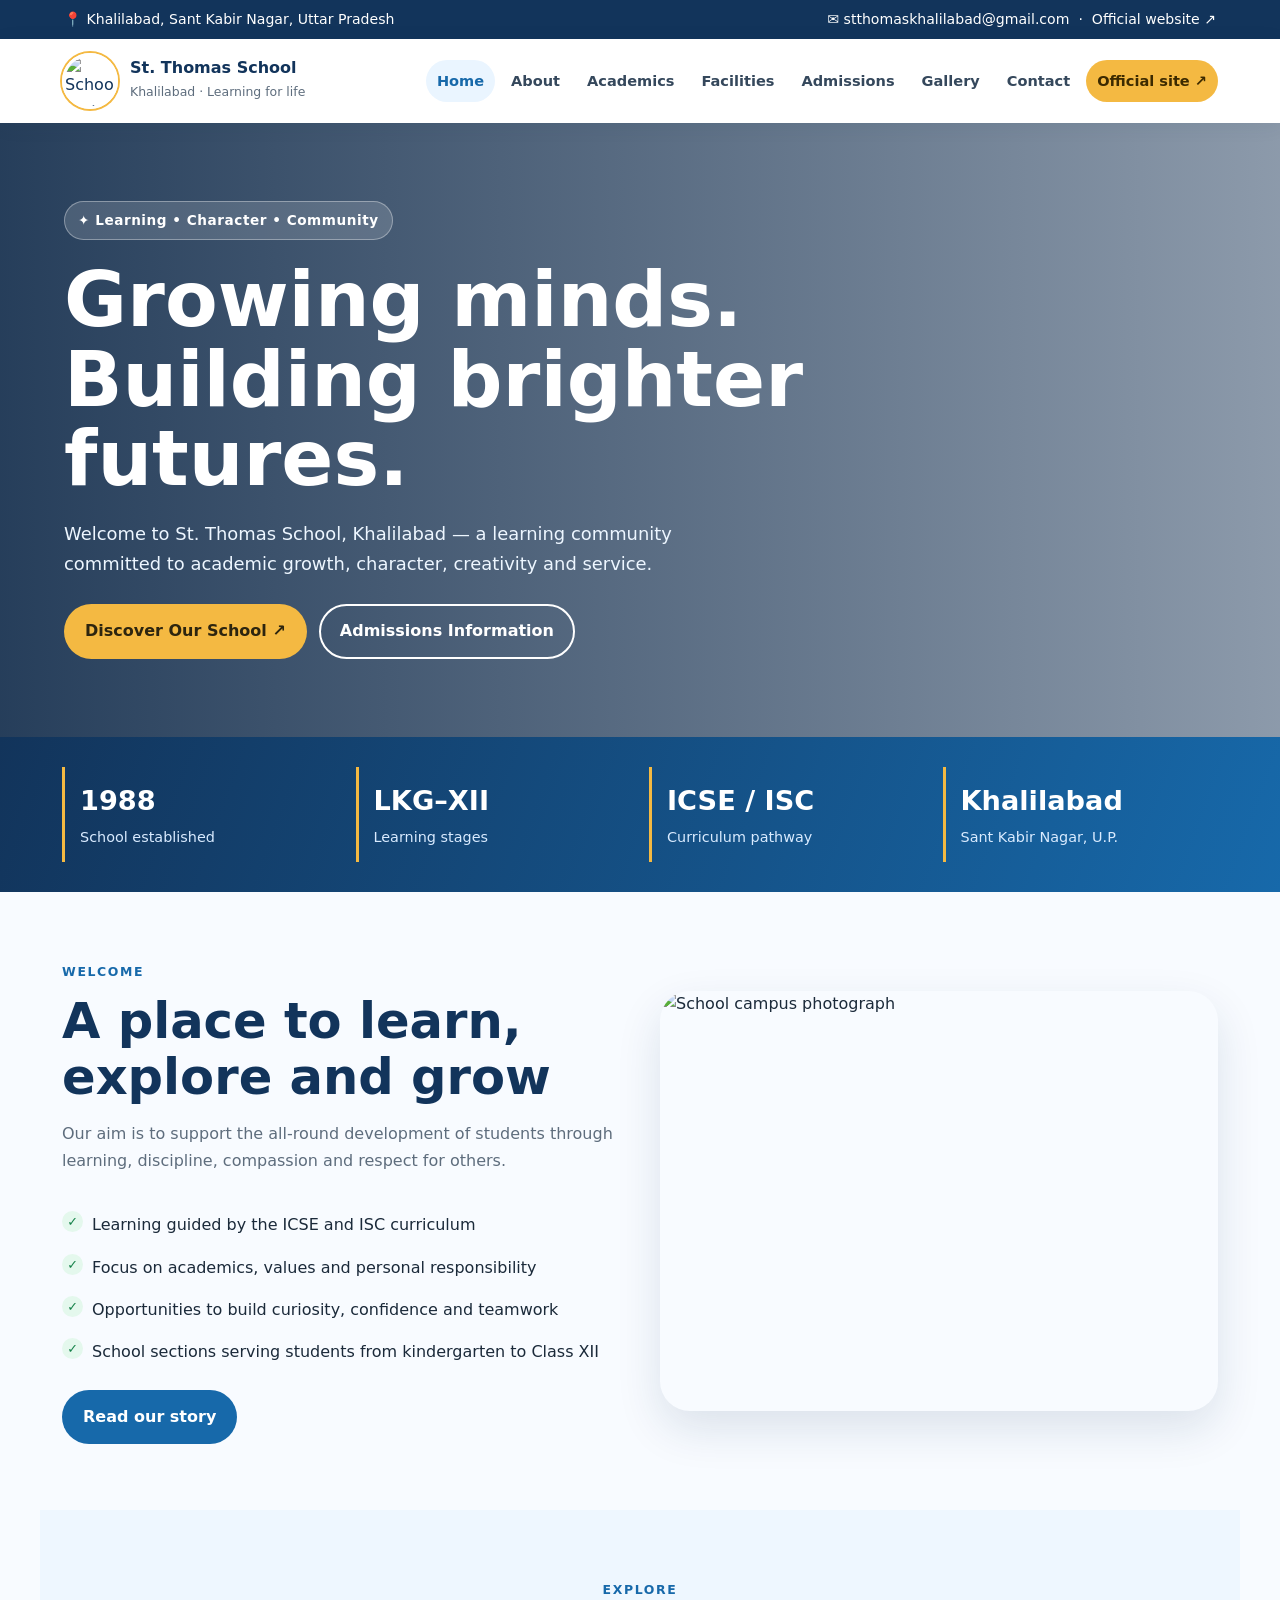
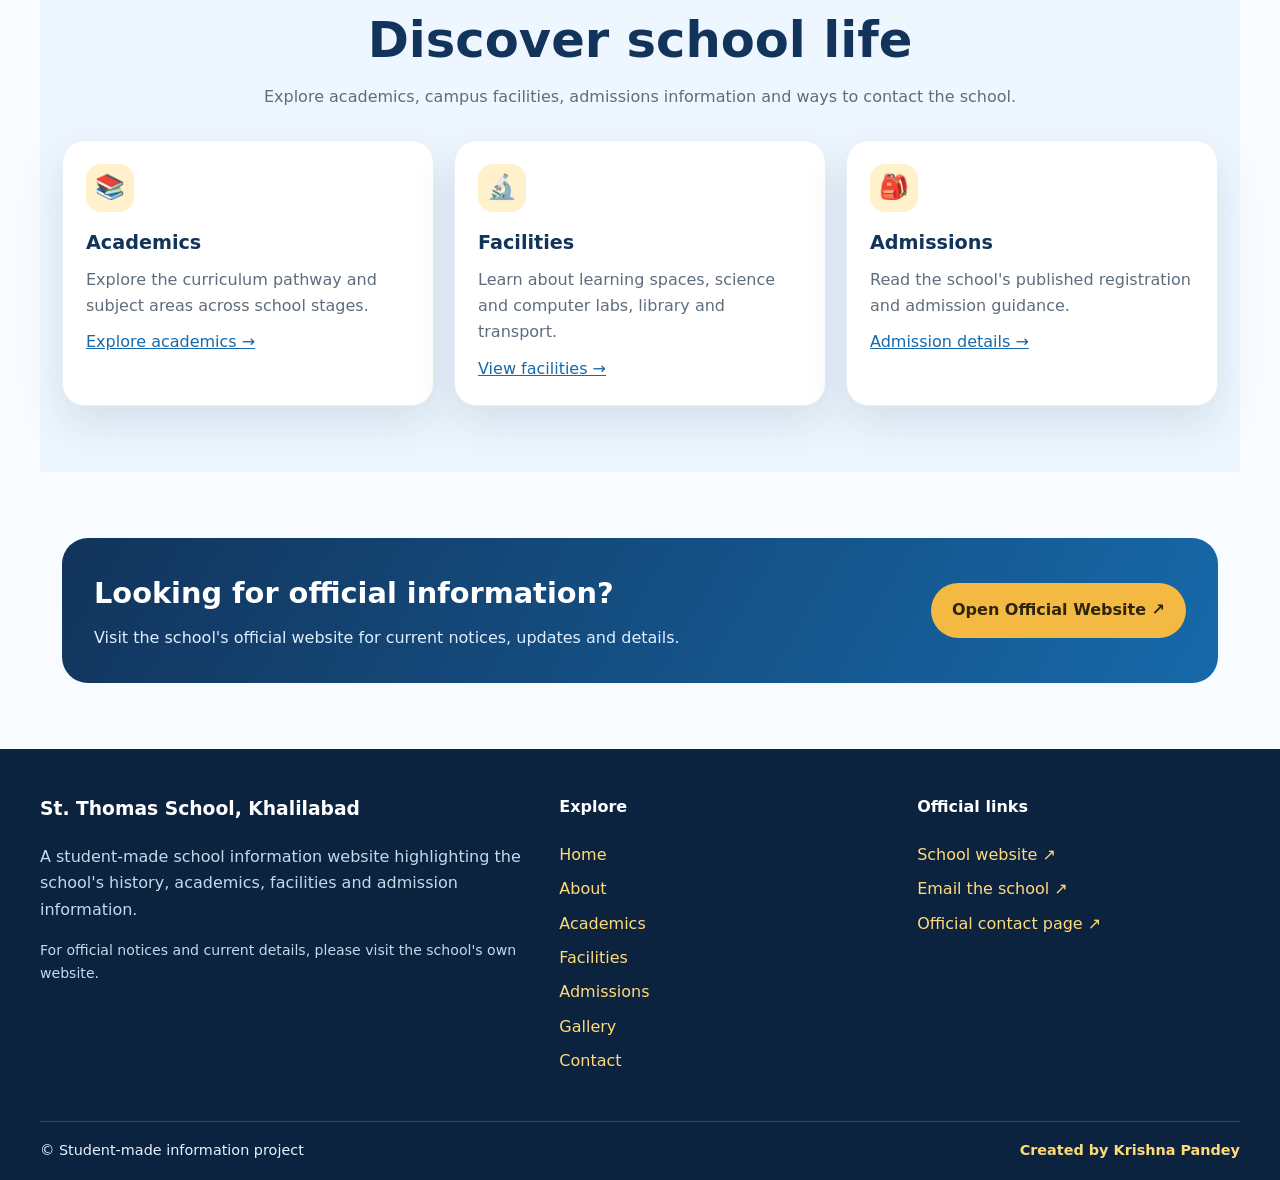
==== index.html @ 10039167 "Add files via upload" ====
<!doctype html>
<html lang="en">
<head>
<meta charset="utf-8">
<meta name="viewport" content="width=device-width, initial-scale=1">
<meta name="description" content="Student-made information website for St. Thomas School, Khalilabad. See school overview, academics, facilities, admissions and official contact links.">
<title>Home | St. Thomas School, Khalilabad</title>
<link rel="stylesheet" href="styles.css">
</head>
<body>
<div class="topbar"><span>📍 Khalilabad, Sant Kabir Nagar, Uttar Pradesh</span><span><a href="mailto:stthomaskhalilabad@gmail.com">✉ stthomaskhalilabad@gmail.com</a> &nbsp;·&nbsp; <a href="https://stskhalilabad.in/" target="_blank" rel="noopener">Official website ↗</a></span></div>
<header class="site-header"><div class="nav-wrap">
<a class="brand" href="index.html"><img src="assets/school-logo.jpg" alt="School project image"><span><strong>St. Thomas School</strong><small>Khalilabad · Learning for life</small></span></a>
<button class="menu-toggle" aria-expanded="false" aria-label="Toggle navigation">☰ Menu</button>
<nav class="nav" aria-label="Main navigation"><a class="active" href="index.html">Home</a><a class="" href="about.html">About</a><a class="" href="academics.html">Academics</a><a class="" href="facilities.html">Facilities</a><a class="" href="admissions.html">Admissions</a><a class="" href="gallery.html">Gallery</a><a class="" href="contact.html">Contact</a><a class="official" href="https://stskhalilabad.in/" target="_blank" rel="noopener">Official site ↗</a></nav>
</div></header>
<main>
<section class="hero"><div class="hero-inner">
<span class="eyebrow">✦ Learning • Character • Community</span>
<h1>Growing minds.<br>Building brighter futures.</h1>
<p>Welcome to St. Thomas School, Khalilabad — a learning community committed to academic growth, character, creativity and service.</p>
<div class="actions"><a class="btn btn-gold" href="about.html">Discover Our School ↗</a><a class="btn btn-white" href="admissions.html">Admissions Information</a></div>
</div></section>
<section class="stats"><div class="stats-row">
<div class="stat"><strong>1988</strong><span>School established</span></div>
<div class="stat"><strong>LKG–XII</strong><span>Learning stages</span></div>
<div class="stat"><strong>ICSE / ISC</strong><span>Curriculum pathway</span></div>
<div class="stat"><strong>Khalilabad</strong><span>Sant Kabir Nagar, U.P.</span></div>
</div></section>
<section class="wrap"><div class="split"><div><span class="kicker">Welcome</span><div class="section-head"><h2>A place to learn, explore and grow</h2><p>Our aim is to support the all-round development of students through learning, discipline, compassion and respect for others.</p></div><ul class="checklist"><li>Learning guided by the ICSE and ISC curriculum</li><li>Focus on academics, values and personal responsibility</li><li>Opportunities to build curiosity, confidence and teamwork</li><li>School sections serving students from kindergarten to Class XII</li></ul><a class="btn btn-blue" href="about.html">Read our story</a></div><img class="rounded-photo" src="assets/school-campus.webp" alt="School campus photograph"></div></section>
<section class="wrap" style="background:#eef7ff"><div class="section-head center"><span class="kicker">Explore</span><h2>Discover school life</h2><p>Explore academics, campus facilities, admissions information and ways to contact the school.</p></div><div class="grid">
<article class="card"><div class="card-body"><div class="icon">📚</div><h3>Academics</h3><p>Explore the curriculum pathway and subject areas across school stages.</p><div class="spacer"></div><a href="academics.html">Explore academics →</a></div></article>
<article class="card"><div class="card-body"><div class="icon">🔬</div><h3>Facilities</h3><p>Learn about learning spaces, science and computer labs, library and transport.</p><div class="spacer"></div><a href="facilities.html">View facilities →</a></div></article>
<article class="card"><div class="card-body"><div class="icon">🎒</div><h3>Admissions</h3><p>Read the school's published registration and admission guidance.</p><div class="spacer"></div><a href="admissions.html">Admission details →</a></div></article>
</div></section>
<section class="wrap"><div class="banner"><div><h2>Looking for official information?</h2><p>Visit the school's official website for current notices, updates and details.</p></div><a class="btn btn-gold" href="https://stskhalilabad.in/" target="_blank" rel="noopener">Open Official Website ↗</a></div></section>
</main>
<footer class="site-footer"><div class="footer-grid">
<div><h3>St. Thomas School, Khalilabad</h3><p>A student-made school information website highlighting the school's history, academics, facilities and admission information.</p><p class="small">For official notices and current details, please visit the school's own website.</p></div>
<div><h4>Explore</h4><ul><li><a href="index.html">Home</a></li><li><a href="about.html">About</a></li><li><a href="academics.html">Academics</a></li><li><a href="facilities.html">Facilities</a></li><li><a href="admissions.html">Admissions</a></li><li><a href="gallery.html">Gallery</a></li><li><a href="contact.html">Contact</a></li></ul></div>
<div><h4>Official links</h4><ul><li><a href="https://stskhalilabad.in/" target="_blank" rel="noopener">School website ↗</a></li><li><a href="mailto:stthomaskhalilabad@gmail.com">Email the school ↗</a></li><li><a href="https://stskhalilabad.in/contact-us" target="_blank" rel="noopener">Official contact page ↗</a></li></ul></div>
</div><div class="credit"><span>© <span data-year></span> Student-made information project</span><span><strong>Created by Krishna Pandey</strong></span></div></footer>
<script src="script.js"></script>
</body></html>
---- styles.css ----
:root{--navy:#12345b;--blue:#1769aa;--sky:#eaf5ff;--gold:#f4b942;--coral:#ff795f;--ink:#1b2a3a;--muted:#5e6d7d;--white:#fff;--shadow:0 18px 45px rgba(18,52,91,.12);--radius:22px}
*{box-sizing:border-box}html{scroll-behavior:smooth}body{margin:0;font-family:Inter,ui-sans-serif,system-ui,-apple-system,"Segoe UI",Arial,sans-serif;color:var(--ink);line-height:1.65;background:#f8fbff}a{color:var(--blue)}img{max-width:100%;display:block}.topbar{background:var(--navy);color:white;padding:8px 5%;font-size:.88rem;display:flex;justify-content:space-between;gap:12px;flex-wrap:wrap}.topbar a{color:#fff;text-decoration:none}.site-header{position:sticky;top:0;z-index:10;background:rgba(255,255,255,.96);backdrop-filter:blur(12px);box-shadow:0 3px 18px rgba(20,50,80,.08)}.nav-wrap{max-width:1200px;margin:auto;padding:14px 22px;display:flex;align-items:center;gap:16px;justify-content:space-between}.brand{display:flex;align-items:center;gap:12px;text-decoration:none;color:var(--navy);min-width:220px}.brand img{width:56px;height:56px;object-fit:cover;border-radius:50%;border:3px solid #fff;box-shadow:0 0 0 2px var(--gold)}.brand strong{display:block;line-height:1.2;font-size:1rem}.brand small{color:var(--muted);font-size:.78rem}.nav{display:flex;align-items:center;gap:5px;flex-wrap:wrap;justify-content:flex-end}.nav a{padding:9px 11px;border-radius:999px;text-decoration:none;color:#35485c;font-size:.91rem;font-weight:650}.nav a:hover,.nav a.active{background:var(--sky);color:var(--blue)}.nav .official{background:var(--gold);color:#3c2a00}.menu-toggle{display:none;border:0;background:var(--sky);color:var(--navy);border-radius:12px;padding:9px 12px;font-size:1rem}.hero{min-height:500px;display:flex;align-items:center;position:relative;overflow:hidden;background:linear-gradient(90deg,rgba(9,36,68,.88),rgba(9,36,68,.45)),url('assets/school-campus.webp') center/cover;color:white}.hero-inner{max-width:1200px;width:100%;margin:auto;padding:78px 24px}.eyebrow{display:inline-flex;align-items:center;gap:8px;background:rgba(255,255,255,.15);border:1px solid rgba(255,255,255,.35);padding:7px 13px;border-radius:999px;font-size:.85rem;font-weight:700;letter-spacing:.04em}.hero h1{font-size:clamp(2.4rem,6vw,4.8rem);line-height:1.04;max-width:850px;margin:20px 0}.hero p{max-width:650px;font-size:1.12rem;color:#edf6ff}.actions{display:flex;gap:12px;flex-wrap:wrap;margin-top:26px}.btn{display:inline-flex;align-items:center;justify-content:center;gap:8px;padding:12px 19px;border-radius:999px;text-decoration:none;font-weight:750;border:2px solid transparent;transition:.2s}.btn:hover{transform:translateY(-2px)}.btn-gold{background:var(--gold);color:#2d250f}.btn-white{border-color:#fff;color:#fff;background:transparent}.btn-blue{background:var(--blue);color:white}.btn-light{background:var(--sky);color:var(--navy)}.wrap{max-width:1200px;margin:auto;padding:66px 22px}.section-head{max-width:760px;margin-bottom:30px}.section-head.center{text-align:center;margin-left:auto;margin-right:auto}.kicker{color:var(--blue);text-transform:uppercase;letter-spacing:.13em;font-size:.78rem;font-weight:850}.section-head h2,.page-hero h1{font-size:clamp(2rem,4vw,3.1rem);line-height:1.13;color:var(--navy);margin:9px 0 13px}.section-head p,.muted{color:var(--muted)}.grid{display:grid;grid-template-columns:repeat(3,minmax(0,1fr));gap:20px}.grid.two{grid-template-columns:repeat(2,minmax(0,1fr))}.card{background:white;border:1px solid #e6eef7;border-radius:var(--radius);overflow:hidden;box-shadow:var(--shadow)}.card-body{padding:23px}.card h3{margin:0 0 8px;color:var(--navy);font-size:1.2rem}.card p{margin:0;color:var(--muted)}.icon{width:48px;height:48px;display:grid;place-items:center;border-radius:15px;background:#fff1cb;font-size:1.5rem;margin-bottom:15px}.photo-card img{width:100%;height:220px;object-fit:cover}.photo-card .card-body{padding:18px 20px}.stats{background:linear-gradient(110deg,var(--navy),#1769aa);color:white}.stats-row{max-width:1200px;margin:auto;padding:30px 22px;display:grid;grid-template-columns:repeat(4,1fr);gap:18px}.stat{padding:12px 15px;border-left:3px solid var(--gold)}.stat strong{font-size:1.7rem;display:block}.stat span{color:#d9ebff;font-size:.9rem}.split{display:grid;grid-template-columns:1fr 1fr;gap:40px;align-items:center}.rounded-photo{width:100%;height:420px;object-fit:cover;border-radius:30px;box-shadow:var(--shadow)}.checklist{padding:0;list-style:none}.checklist li{padding:8px 0 8px 30px;position:relative}.checklist li:before{content:"✓";position:absolute;left:0;top:7px;background:#e4f8ed;color:#16824a;border-radius:50%;width:21px;height:21px;display:grid;place-items:center;font-weight:900;font-size:.8rem}.page-hero{background:linear-gradient(115deg,#eaf5ff,#fff4d9);padding:62px 22px}.page-hero .inner{max-width:1200px;margin:auto}.page-hero p{max-width:750px;color:var(--muted);font-size:1.08rem}.banner{padding:32px;border-radius:26px;background:linear-gradient(120deg,#12345b,#1769aa);color:white;display:flex;justify-content:space-between;align-items:center;gap:22px;flex-wrap:wrap}.banner h2{margin:0 0 7px;font-size:1.8rem}.banner p{margin:0;color:#e0efff}.pill{display:inline-block;padding:6px 11px;border-radius:999px;background:#eaf5ff;color:#1769aa;font-weight:750;font-size:.8rem}.table-wrap{overflow:auto;background:white;border-radius:18px;box-shadow:var(--shadow)}table{width:100%;border-collapse:collapse;min-width:560px}th,td{text-align:left;padding:15px 18px;border-bottom:1px solid #e8eef5}th{background:#eaf5ff;color:var(--navy)}.contact-box{background:white;border:1px solid #e6eef7;border-radius:20px;padding:25px;box-shadow:var(--shadow)}.contact-line{display:flex;gap:13px;margin:15px 0;align-items:flex-start}.contact-line span:first-child{font-size:1.35rem}.gallery{display:grid;grid-template-columns:repeat(3,1fr);gap:14px}.gallery img{height:260px;width:100%;object-fit:cover;border-radius:18px;box-shadow:var(--shadow)}.note{border-left:4px solid var(--gold);padding:15px 18px;background:#fff8e8;border-radius:0 14px 14px 0;color:#574620}.site-footer{background:#0c2340;color:#e8f3ff;padding:45px 22px 18px}.footer-grid{max-width:1200px;margin:auto;display:grid;grid-template-columns:1.5fr 1fr 1fr;gap:35px}.site-footer h3,.site-footer h4{color:white;margin-top:0}.site-footer p,.site-footer li{color:#c6d8eb}.site-footer a{color:#ffda79;text-decoration:none}.site-footer ul{list-style:none;padding:0}.site-footer li{margin:8px 0}.credit{max-width:1200px;margin:30px auto 0;padding-top:17px;border-top:1px solid rgba(255,255,255,.16);display:flex;justify-content:space-between;gap:12px;flex-wrap:wrap;font-size:.9rem}.credit strong{color:#ffda79}.small{font-size:.88rem}.spacer{height:10px}
@media(max-width:920px){.nav-wrap{flex-wrap:wrap}.menu-toggle{display:block}.nav{display:none;width:100%;justify-content:flex-start;padding:8px 0 2px}.nav.open{display:flex}.nav a{padding:9px 12px}.grid{grid-template-columns:repeat(2,minmax(0,1fr))}.split{gap:25px}.footer-grid{grid-template-columns:1fr 1fr}.footer-grid>div:first-child{grid-column:1/-1}}
@media(max-width:620px){.topbar{font-size:.78rem}.brand{min-width:0}.brand img{width:47px;height:47px}.brand strong{font-size:.88rem}.brand small{font-size:.7rem}.hero{min-height:470px}.hero-inner{padding:62px 22px}.wrap{padding:48px 18px}.grid,.grid.two,.split{grid-template-columns:1fr}.stats-row{grid-template-columns:repeat(2,1fr)}.rounded-photo{height:290px}.gallery{grid-template-columns:repeat(2,1fr)}.gallery img{height:180px}.footer-grid{grid-template-columns:1fr}.footer-grid>div:first-child{grid-column:auto}.page-hero{padding:45px 18px}.banner{padding:24px}}
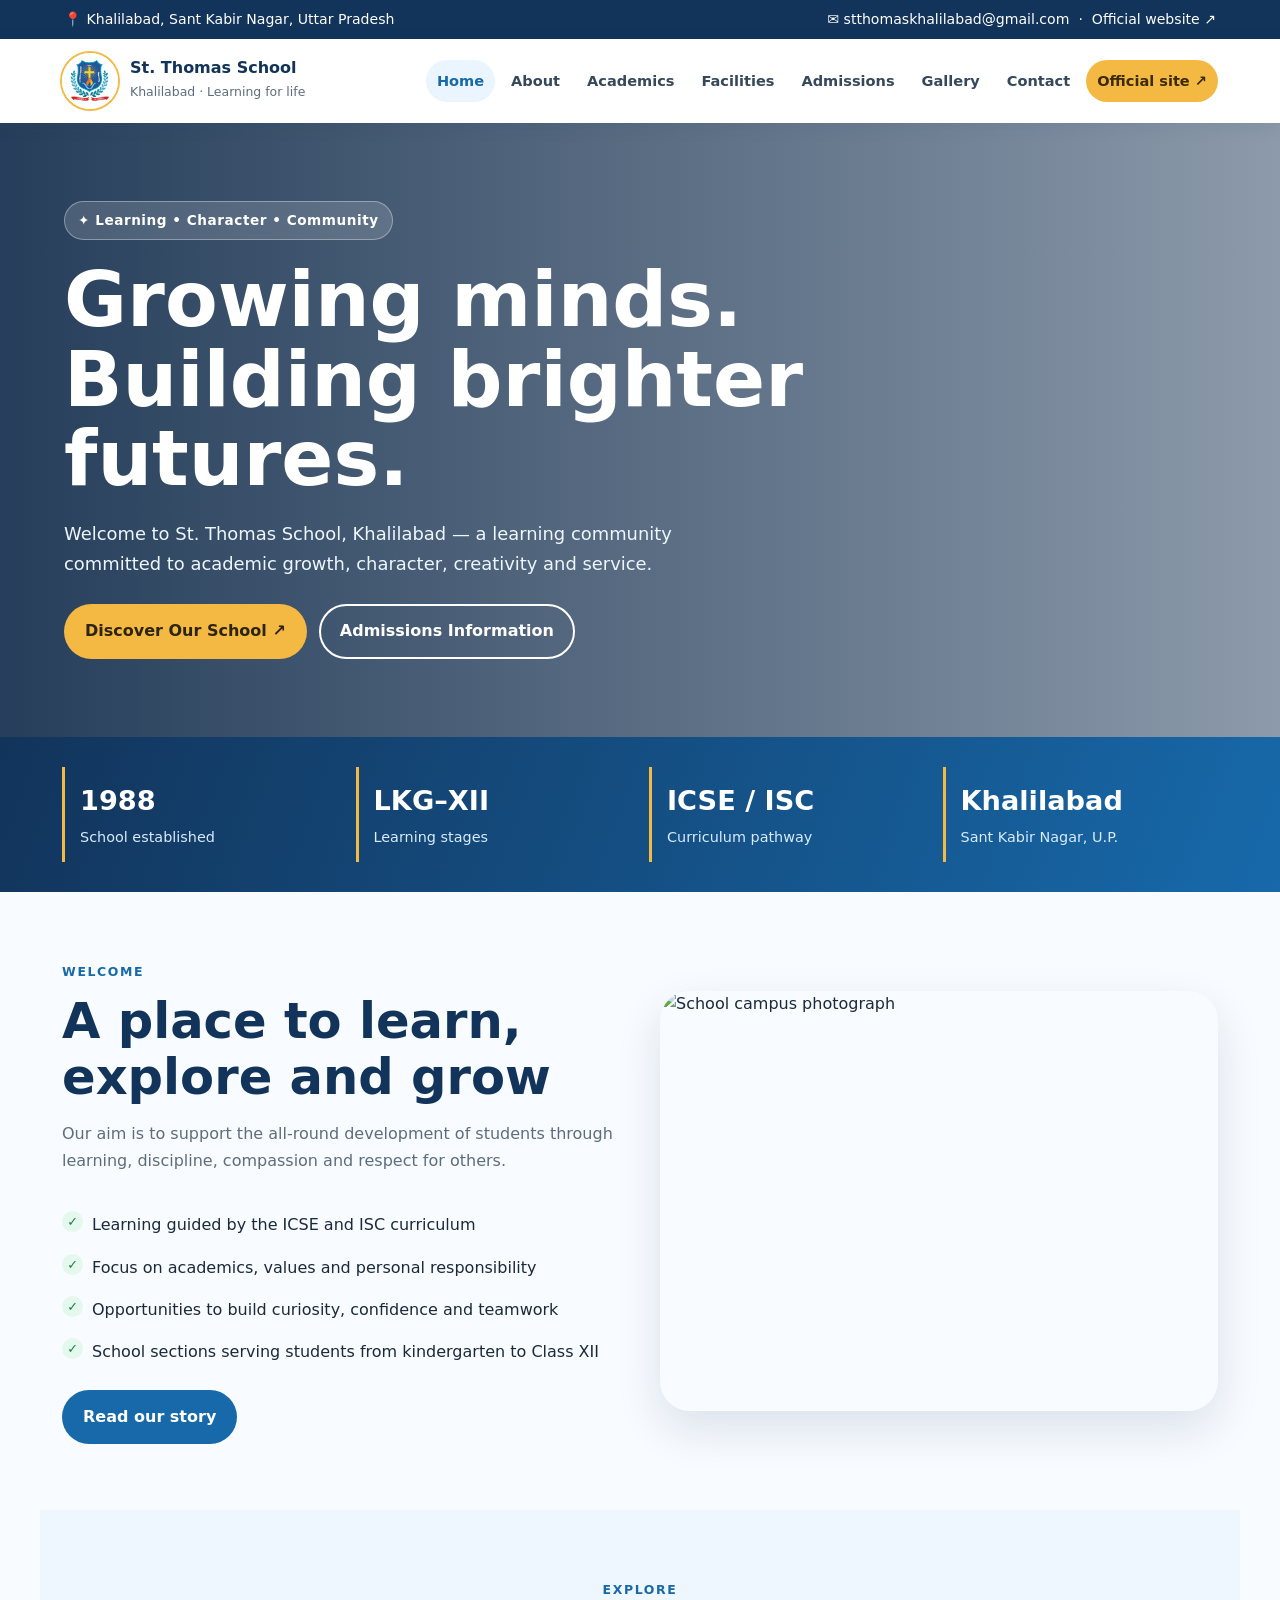
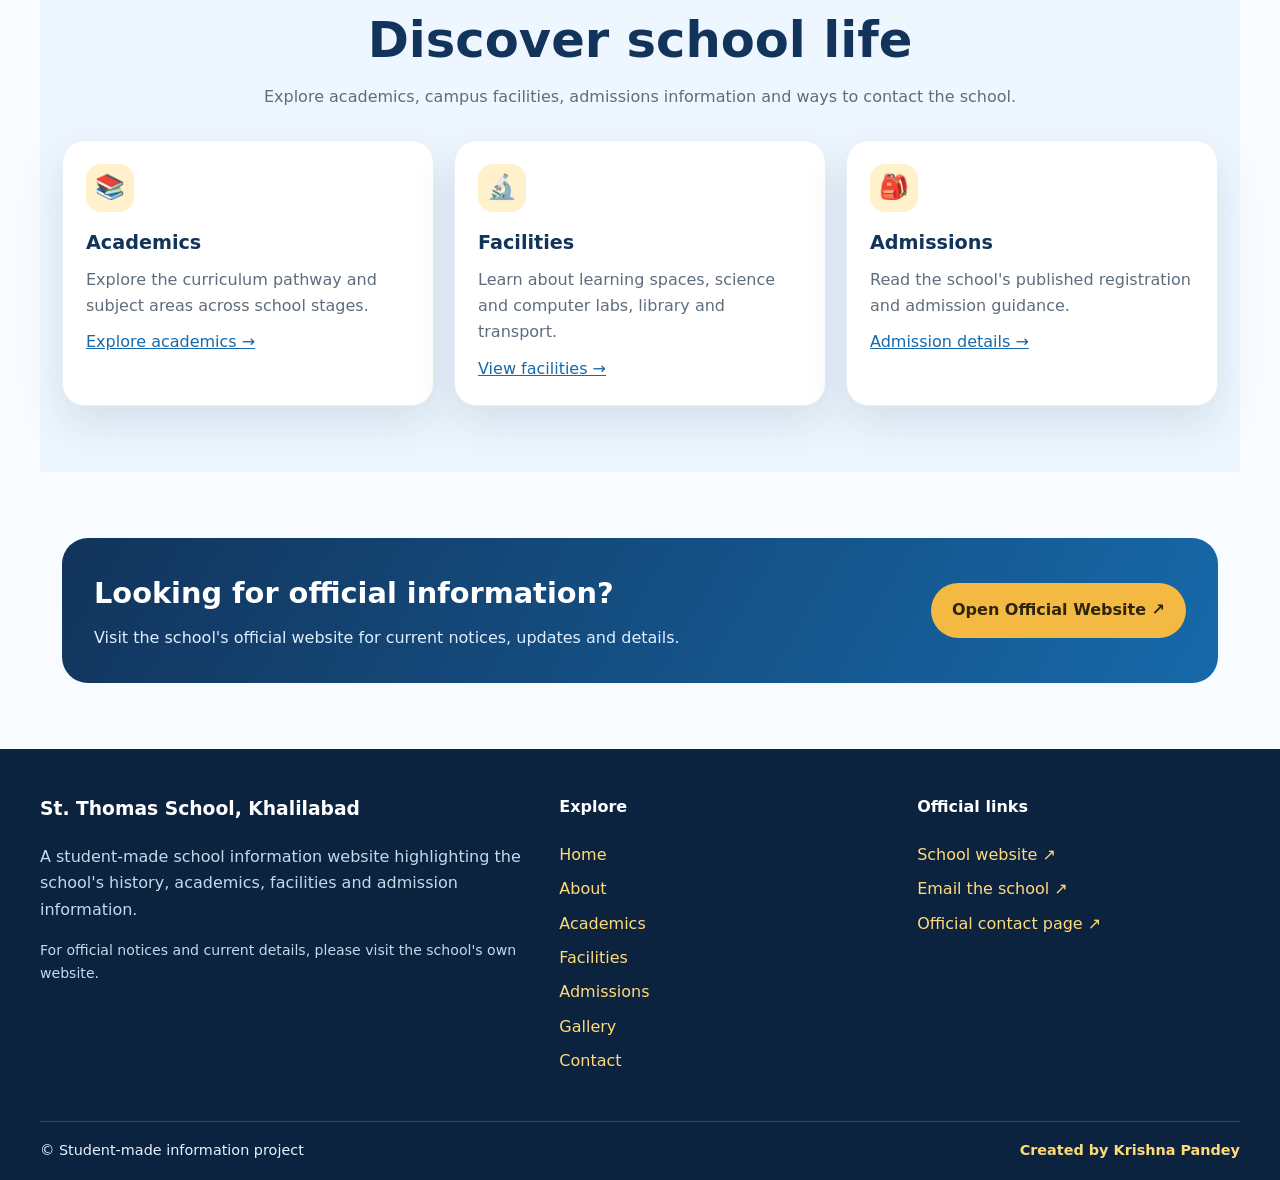
==== commit 41c6413c: "Change logo image source in index.html Updated the logo image source in the header." ====
--- a/index.html
+++ b/index.html
@@ -10,7 +10,7 @@
 <body>
 <div class="topbar"><span>📍 Khalilabad, Sant Kabir Nagar, Uttar Pradesh</span><span><a href="mailto:stthomaskhalilabad@gmail.com">✉ stthomaskhalilabad@gmail.com</a> &nbsp;·&nbsp; <a href="https://stskhalilabad.in/" target="_blank" rel="noopener">Official website ↗</a></span></div>
 <header class="site-header"><div class="nav-wrap">
-<a class="brand" href="index.html"><img src="assets/school-logo.jpg" alt="School project image"><span><strong>St. Thomas School</strong><small>Khalilabad · Learning for life</small></span></a>
+<a class="brand" href="index.html"><img src="school-logo.jpg" alt="School project image"><span><strong>St. Thomas School</strong><small>Khalilabad · Learning for life</small></span></a>
 <button class="menu-toggle" aria-expanded="false" aria-label="Toggle navigation">☰ Menu</button>
 <nav class="nav" aria-label="Main navigation"><a class="active" href="index.html">Home</a><a class="" href="about.html">About</a><a class="" href="academics.html">Academics</a><a class="" href="facilities.html">Facilities</a><a class="" href="admissions.html">Admissions</a><a class="" href="gallery.html">Gallery</a><a class="" href="contact.html">Contact</a><a class="official" href="https://stskhalilabad.in/" target="_blank" rel="noopener">Official site ↗</a></nav>
 </div></header>
@@ -41,4 +41,4 @@
 <div><h4>Official links</h4><ul><li><a href="https://stskhalilabad.in/" target="_blank" rel="noopener">School website ↗</a></li><li><a href="mailto:stthomaskhalilabad@gmail.com">Email the school ↗</a></li><li><a href="https://stskhalilabad.in/contact-us" target="_blank" rel="noopener">Official contact page ↗</a></li></ul></div>
 </div><div class="credit"><span>© <span data-year></span> Student-made information project</span><span><strong>Created by Krishna Pandey</strong></span></div></footer>
 <script src="script.js"></script>
-</body></html>+</body></html>
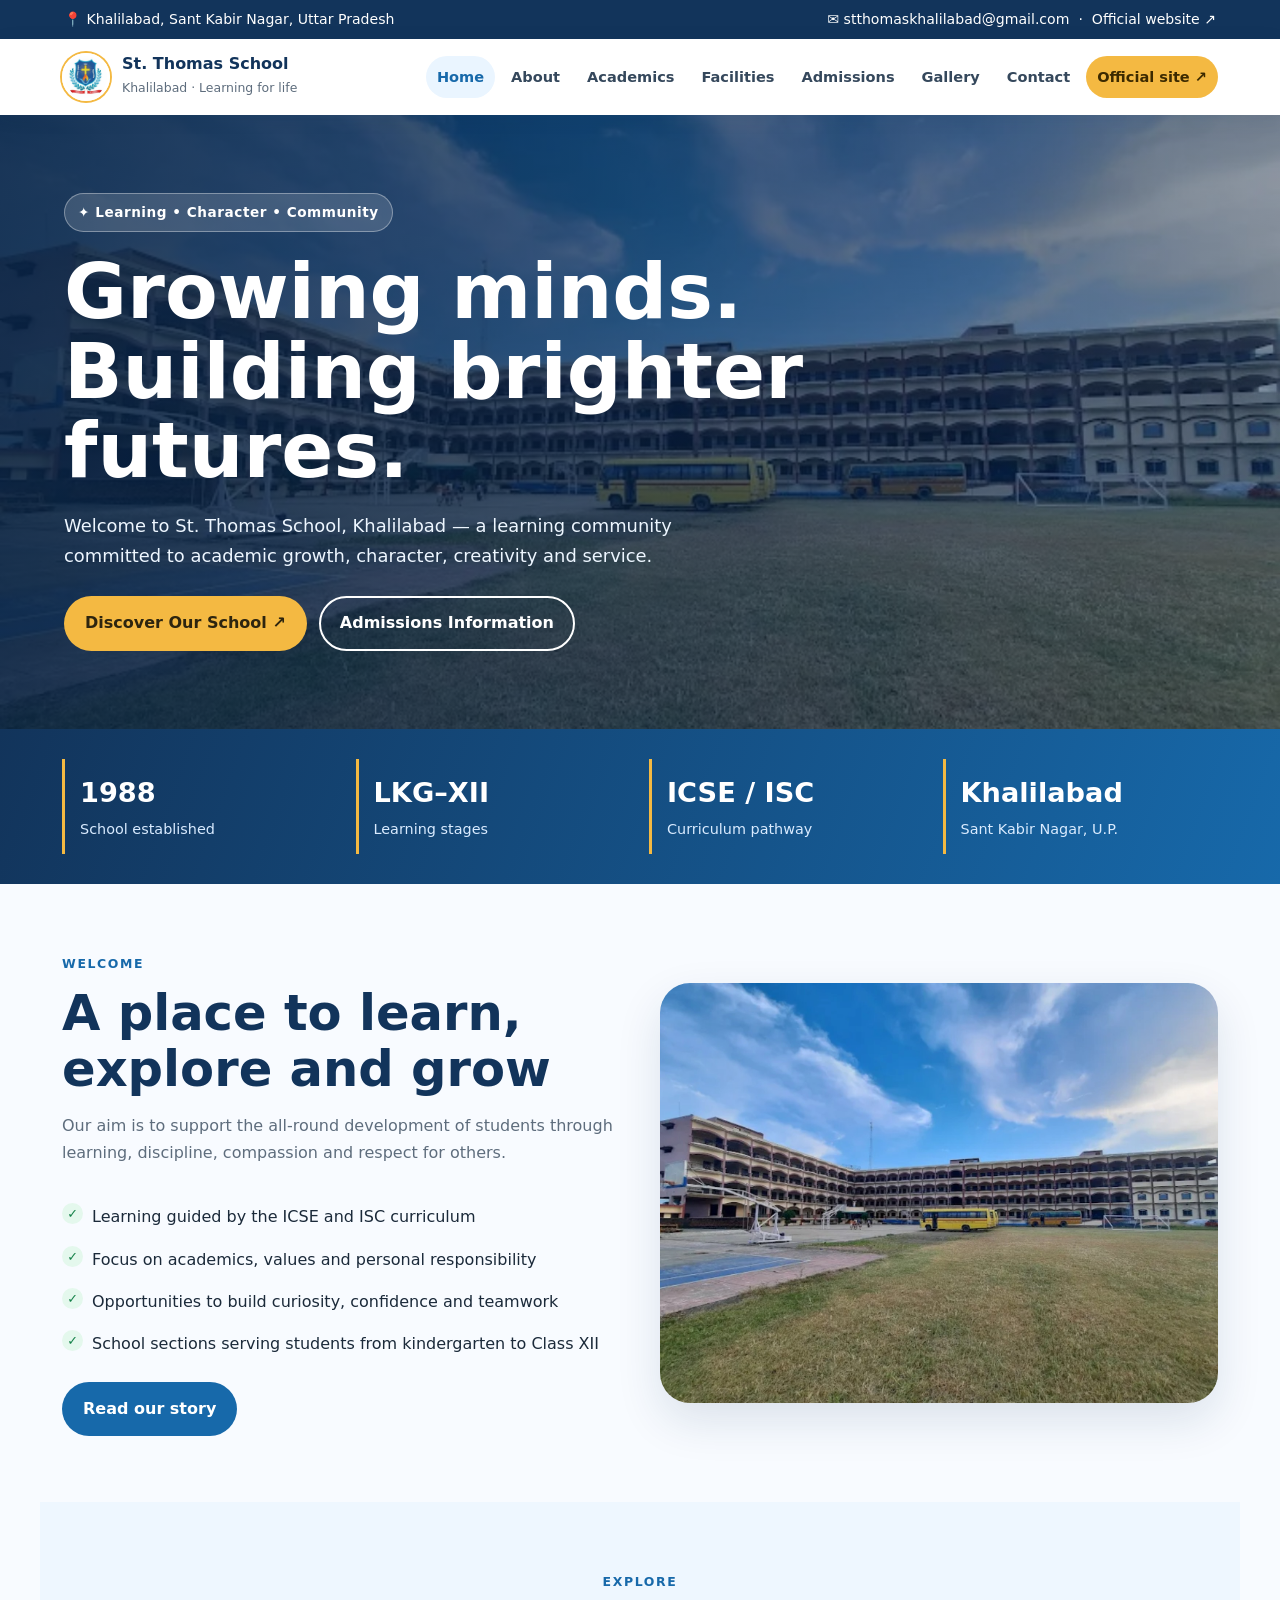
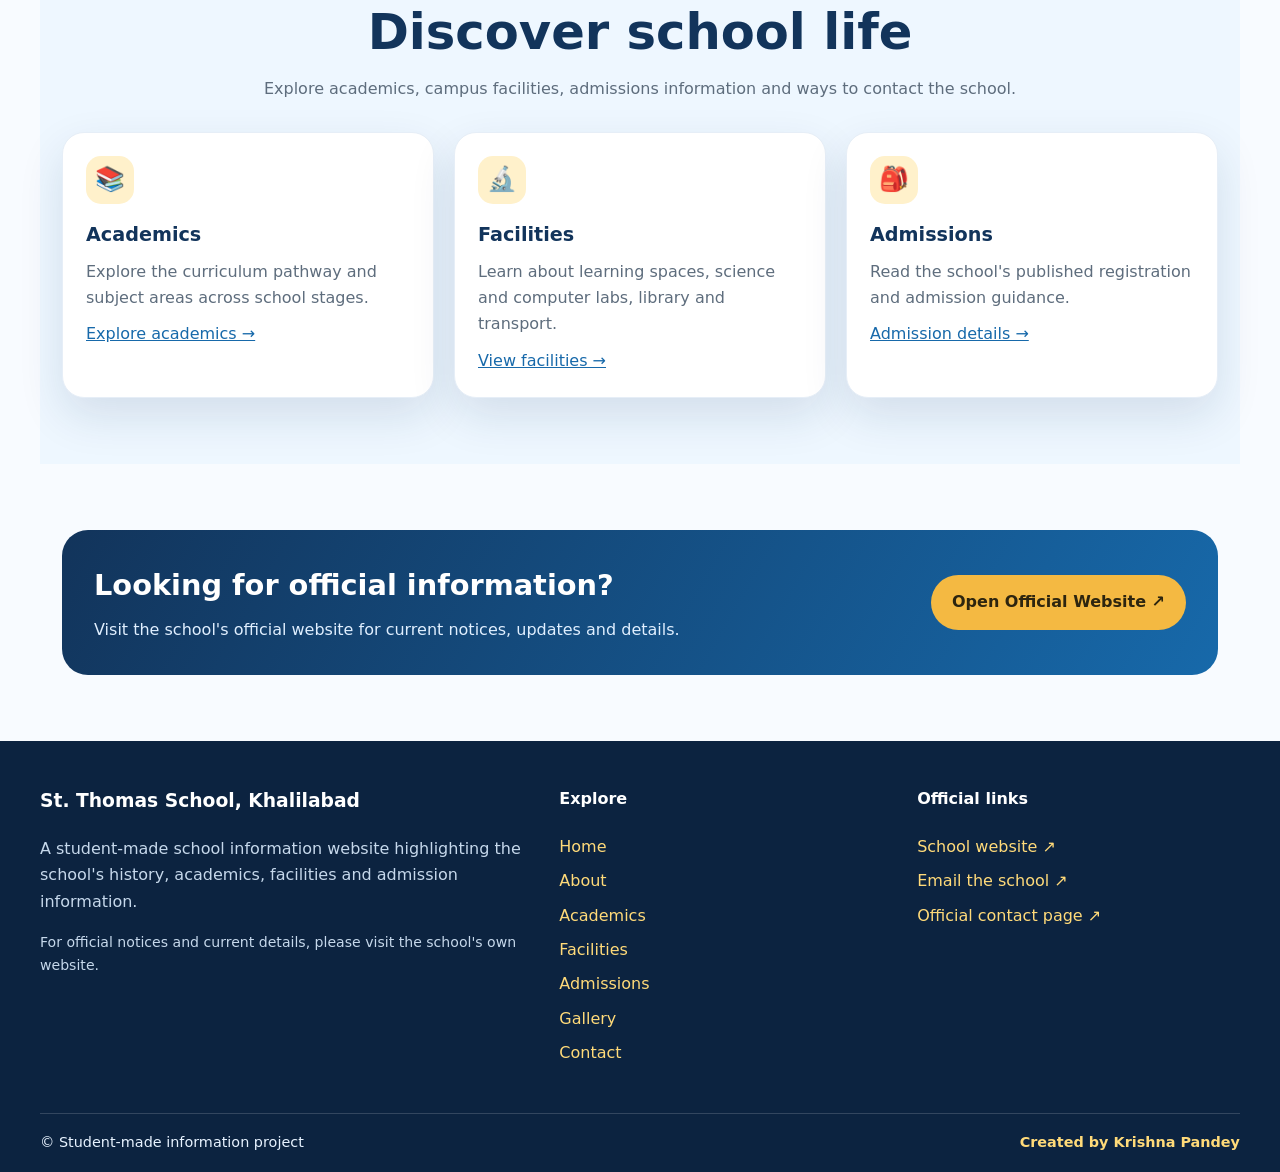
==== commit 84cdd4ae: "Duplicate welcome section in index.html" ====
--- a/index.html
+++ b/index.html
@@ -27,7 +27,7 @@
 <div class="stat"><strong>ICSE / ISC</strong><span>Curriculum pathway</span></div>
 <div class="stat"><strong>Khalilabad</strong><span>Sant Kabir Nagar, U.P.</span></div>
 </div></section>
-<section class="wrap"><div class="split"><div><span class="kicker">Welcome</span><div class="section-head"><h2>A place to learn, explore and grow</h2><p>Our aim is to support the all-round development of students through learning, discipline, compassion and respect for others.</p></div><ul class="checklist"><li>Learning guided by the ICSE and ISC curriculum</li><li>Focus on academics, values and personal responsibility</li><li>Opportunities to build curiosity, confidence and teamwork</li><li>School sections serving students from kindergarten to Class XII</li></ul><a class="btn btn-blue" href="about.html">Read our story</a></div><img class="rounded-photo" src="assets/school-campus.webp" alt="School campus photograph"></div></section>
+<section class="wrap"><div class="split"><div><span class="kicker">Welcome</span><div class="section-head"><h2>A place to learn, explore and grow</h2><p>Our aim is to support the all-round development of students through learning, discipline, compassion and respect for others.</p></div><ul class="checklist"><li>Learning guided by the ICSE and ISC curriculum</li><li>Focus on academics, values and personal responsibility</li><li>Opportunities to build curiosity, confidence and teamwork</li><li>School sections serving students from kindergarten to Class XII</li></ul><a class="btn btn-blue" href="about.html">Read our story</a></div><img class="rounded-photo" src="school-campus.webp" alt="School campus photograph"></div></section>
 <section class="wrap" style="background:#eef7ff"><div class="section-head center"><span class="kicker">Explore</span><h2>Discover school life</h2><p>Explore academics, campus facilities, admissions information and ways to contact the school.</p></div><div class="grid">
 <article class="card"><div class="card-body"><div class="icon">📚</div><h3>Academics</h3><p>Explore the curriculum pathway and subject areas across school stages.</p><div class="spacer"></div><a href="academics.html">Explore academics →</a></div></article>
 <article class="card"><div class="card-body"><div class="icon">🔬</div><h3>Facilities</h3><p>Learn about learning spaces, science and computer labs, library and transport.</p><div class="spacer"></div><a href="facilities.html">View facilities →</a></div></article>
--- a/styles.css
+++ b/styles.css
@@ -1,5 +1,179 @@
 
 :root{--navy:#12345b;--blue:#1769aa;--sky:#eaf5ff;--gold:#f4b942;--coral:#ff795f;--ink:#1b2a3a;--muted:#5e6d7d;--white:#fff;--shadow:0 18px 45px rgba(18,52,91,.12);--radius:22px}
-*{box-sizing:border-box}html{scroll-behavior:smooth}body{margin:0;font-family:Inter,ui-sans-serif,system-ui,-apple-system,"Segoe UI",Arial,sans-serif;color:var(--ink);line-height:1.65;background:#f8fbff}a{color:var(--blue)}img{max-width:100%;display:block}.topbar{background:var(--navy);color:white;padding:8px 5%;font-size:.88rem;display:flex;justify-content:space-between;gap:12px;flex-wrap:wrap}.topbar a{color:#fff;text-decoration:none}.site-header{position:sticky;top:0;z-index:10;background:rgba(255,255,255,.96);backdrop-filter:blur(12px);box-shadow:0 3px 18px rgba(20,50,80,.08)}.nav-wrap{max-width:1200px;margin:auto;padding:14px 22px;display:flex;align-items:center;gap:16px;justify-content:space-between}.brand{display:flex;align-items:center;gap:12px;text-decoration:none;color:var(--navy);min-width:220px}.brand img{width:56px;height:56px;object-fit:cover;border-radius:50%;border:3px solid #fff;box-shadow:0 0 0 2px var(--gold)}.brand strong{display:block;line-height:1.2;font-size:1rem}.brand small{color:var(--muted);font-size:.78rem}.nav{display:flex;align-items:center;gap:5px;flex-wrap:wrap;justify-content:flex-end}.nav a{padding:9px 11px;border-radius:999px;text-decoration:none;color:#35485c;font-size:.91rem;font-weight:650}.nav a:hover,.nav a.active{background:var(--sky);color:var(--blue)}.nav .official{background:var(--gold);color:#3c2a00}.menu-toggle{display:none;border:0;background:var(--sky);color:var(--navy);border-radius:12px;padding:9px 12px;font-size:1rem}.hero{min-height:500px;display:flex;align-items:center;position:relative;overflow:hidden;background:linear-gradient(90deg,rgba(9,36,68,.88),rgba(9,36,68,.45)),url('assets/school-campus.webp') center/cover;color:white}.hero-inner{max-width:1200px;width:100%;margin:auto;padding:78px 24px}.eyebrow{display:inline-flex;align-items:center;gap:8px;background:rgba(255,255,255,.15);border:1px solid rgba(255,255,255,.35);padding:7px 13px;border-radius:999px;font-size:.85rem;font-weight:700;letter-spacing:.04em}.hero h1{font-size:clamp(2.4rem,6vw,4.8rem);line-height:1.04;max-width:850px;margin:20px 0}.hero p{max-width:650px;font-size:1.12rem;color:#edf6ff}.actions{display:flex;gap:12px;flex-wrap:wrap;margin-top:26px}.btn{display:inline-flex;align-items:center;justify-content:center;gap:8px;padding:12px 19px;border-radius:999px;text-decoration:none;font-weight:750;border:2px solid transparent;transition:.2s}.btn:hover{transform:translateY(-2px)}.btn-gold{background:var(--gold);color:#2d250f}.btn-white{border-color:#fff;color:#fff;background:transparent}.btn-blue{background:var(--blue);color:white}.btn-light{background:var(--sky);color:var(--navy)}.wrap{max-width:1200px;margin:auto;padding:66px 22px}.section-head{max-width:760px;margin-bottom:30px}.section-head.center{text-align:center;margin-left:auto;margin-right:auto}.kicker{color:var(--blue);text-transform:uppercase;letter-spacing:.13em;font-size:.78rem;font-weight:850}.section-head h2,.page-hero h1{font-size:clamp(2rem,4vw,3.1rem);line-height:1.13;color:var(--navy);margin:9px 0 13px}.section-head p,.muted{color:var(--muted)}.grid{display:grid;grid-template-columns:repeat(3,minmax(0,1fr));gap:20px}.grid.two{grid-template-columns:repeat(2,minmax(0,1fr))}.card{background:white;border:1px solid #e6eef7;border-radius:var(--radius);overflow:hidden;box-shadow:var(--shadow)}.card-body{padding:23px}.card h3{margin:0 0 8px;color:var(--navy);font-size:1.2rem}.card p{margin:0;color:var(--muted)}.icon{width:48px;height:48px;display:grid;place-items:center;border-radius:15px;background:#fff1cb;font-size:1.5rem;margin-bottom:15px}.photo-card img{width:100%;height:220px;object-fit:cover}.photo-card .card-body{padding:18px 20px}.stats{background:linear-gradient(110deg,var(--navy),#1769aa);color:white}.stats-row{max-width:1200px;margin:auto;padding:30px 22px;display:grid;grid-template-columns:repeat(4,1fr);gap:18px}.stat{padding:12px 15px;border-left:3px solid var(--gold)}.stat strong{font-size:1.7rem;display:block}.stat span{color:#d9ebff;font-size:.9rem}.split{display:grid;grid-template-columns:1fr 1fr;gap:40px;align-items:center}.rounded-photo{width:100%;height:420px;object-fit:cover;border-radius:30px;box-shadow:var(--shadow)}.checklist{padding:0;list-style:none}.checklist li{padding:8px 0 8px 30px;position:relative}.checklist li:before{content:"✓";position:absolute;left:0;top:7px;background:#e4f8ed;color:#16824a;border-radius:50%;width:21px;height:21px;display:grid;place-items:center;font-weight:900;font-size:.8rem}.page-hero{background:linear-gradient(115deg,#eaf5ff,#fff4d9);padding:62px 22px}.page-hero .inner{max-width:1200px;margin:auto}.page-hero p{max-width:750px;color:var(--muted);font-size:1.08rem}.banner{padding:32px;border-radius:26px;background:linear-gradient(120deg,#12345b,#1769aa);color:white;display:flex;justify-content:space-between;align-items:center;gap:22px;flex-wrap:wrap}.banner h2{margin:0 0 7px;font-size:1.8rem}.banner p{margin:0;color:#e0efff}.pill{display:inline-block;padding:6px 11px;border-radius:999px;background:#eaf5ff;color:#1769aa;font-weight:750;font-size:.8rem}.table-wrap{overflow:auto;background:white;border-radius:18px;box-shadow:var(--shadow)}table{width:100%;border-collapse:collapse;min-width:560px}th,td{text-align:left;padding:15px 18px;border-bottom:1px solid #e8eef5}th{background:#eaf5ff;color:var(--navy)}.contact-box{background:white;border:1px solid #e6eef7;border-radius:20px;padding:25px;box-shadow:var(--shadow)}.contact-line{display:flex;gap:13px;margin:15px 0;align-items:flex-start}.contact-line span:first-child{font-size:1.35rem}.gallery{display:grid;grid-template-columns:repeat(3,1fr);gap:14px}.gallery img{height:260px;width:100%;object-fit:cover;border-radius:18px;box-shadow:var(--shadow)}.note{border-left:4px solid var(--gold);padding:15px 18px;background:#fff8e8;border-radius:0 14px 14px 0;color:#574620}.site-footer{background:#0c2340;color:#e8f3ff;padding:45px 22px 18px}.footer-grid{max-width:1200px;margin:auto;display:grid;grid-template-columns:1.5fr 1fr 1fr;gap:35px}.site-footer h3,.site-footer h4{color:white;margin-top:0}.site-footer p,.site-footer li{color:#c6d8eb}.site-footer a{color:#ffda79;text-decoration:none}.site-footer ul{list-style:none;padding:0}.site-footer li{margin:8px 0}.credit{max-width:1200px;margin:30px auto 0;padding-top:17px;border-top:1px solid rgba(255,255,255,.16);display:flex;justify-content:space-between;gap:12px;flex-wrap:wrap;font-size:.9rem}.credit strong{color:#ffda79}.small{font-size:.88rem}.spacer{height:10px}
+*{box-sizing:border-box}html{scroll-behavior:smooth}body{margin:0;font-family:Inter,ui-sans-serif,system-ui,-apple-system,"Segoe UI",Arial,sans-serif;color:var(--ink);line-height:1.65;background:#f8fbff}a{color:var(--blue)}img{max-width:100%;display:block}.topbar{background:var(--navy);color:white;padding:8px 5%;font-size:.88rem;display:flex;justify-content:space-between;gap:12px;flex-wrap:wrap}.topbar a{color:#fff;text-decoration:none}.site-header{position:sticky;top:0;z-index:10;background:rgba(255,255,255,.96);backdrop-filter:blur(12px);box-shadow:0 3px 18px rgba(20,50,80,.08)}.nav-wrap{max-width:1200px;margin:auto;padding:14px 22px;display:flex;align-items:center;gap:16px;justify-content:space-between}.brand{display:flex;align-items:center;gap:12px;text-decoration:none;color:var(--navy);min-width:220px}.brand img{width:56px;height:56px;object-fit:cover;border-radius:50%;border:3px solid #fff;box-shadow:0 0 0 2px var(--gold)}.brand strong{display:block;line-height:1.2;font-size:1rem}.brand small{color:var(--muted);font-size:.78rem}.nav{display:flex;align-items:center;gap:5px;flex-wrap:wrap;justify-content:flex-end}.nav a{padding:9px 11px;border-radius:999px;text-decoration:none;color:#35485c;font-size:.91rem;font-weight:650}.nav a:hover,.nav a.active{background:var(--sky);color:var(--blue)}.nav .official{background:var(--gold);color:#3c2a00}.menu-toggle{display:none;border:0;background:var(--sky);color:var(--navy);border-radius:12px;padding:9px 12px;font-size:1rem}.hero{min-height:500px;display:flex;align-items:center;position:relative;overflow:hidden;background:linear-gradient(90deg,rgba(9,36,68,.88),rgba(9,36,68,.45)),url('school-campus.webp') center/cover;color:white}.hero-inner{max-width:1200px;width:100%;margin:auto;padding:78px 24px}.eyebrow{display:inline-flex;align-items:center;gap:8px;background:rgba(255,255,255,.15);border:1px solid rgba(255,255,255,.35);padding:7px 13px;border-radius:999px;font-size:.85rem;font-weight:700;letter-spacing:.04em}.hero h1{font-size:clamp(2.4rem,6vw,4.8rem);line-height:1.04;max-width:850px;margin:20px 0}.hero p{max-width:650px;font-size:1.12rem;color:#edf6ff}.actions{display:flex;gap:12px;flex-wrap:wrap;margin-top:26px}.btn{display:inline-flex;align-items:center;justify-content:center;gap:8px;padding:12px 19px;border-radius:999px;text-decoration:none;font-weight:750;border:2px solid transparent;transition:.2s}.btn:hover{transform:translateY(-2px)}.btn-gold{background:var(--gold);color:#2d250f}.btn-white{border-color:#fff;color:#fff;background:transparent}.btn-blue{background:var(--blue);color:white}.btn-light{background:var(--sky);color:var(--navy)}.wrap{max-width:1200px;margin:auto;padding:66px 22px}.section-head{max-width:760px;margin-bottom:30px}.section-head.center{text-align:center;margin-left:auto;margin-right:auto}.kicker{color:var(--blue);text-transform:uppercase;letter-spacing:.13em;font-size:.78rem;font-weight:850}.section-head h2,.page-hero h1{font-size:clamp(2rem,4vw,3.1rem);line-height:1.13;color:var(--navy);margin:9px 0 13px}.section-head p,.muted{color:var(--muted)}.grid{display:grid;grid-template-columns:repeat(3,minmax(0,1fr));gap:20px}.grid.two{grid-template-columns:repeat(2,minmax(0,1fr))}.card{background:white;border:1px solid #e6eef7;border-radius:var(--radius);overflow:hidden;box-shadow:var(--shadow)}.card-body{padding:23px}.card h3{margin:0 0 8px;color:var(--navy);font-size:1.2rem}.card p{margin:0;color:var(--muted)}.icon{width:48px;height:48px;display:grid;place-items:center;border-radius:15px;background:#fff1cb;font-size:1.5rem;margin-bottom:15px}.photo-card img{width:100%;height:220px;object-fit:cover}.photo-card .card-body{padding:18px 20px}.stats{background:linear-gradient(110deg,var(--navy),#1769aa);color:white}.stats-row{max-width:1200px;margin:auto;padding:30px 22px;display:grid;grid-template-columns:repeat(4,1fr);gap:18px}.stat{padding:12px 15px;border-left:3px solid var(--gold)}.stat strong{font-size:1.7rem;display:block}.stat span{color:#d9ebff;font-size:.9rem}.split{display:grid;grid-template-columns:1fr 1fr;gap:40px;align-items:center}.rounded-photo{width:100%;height:420px;object-fit:cover;border-radius:30px;box-shadow:var(--shadow)}.checklist{padding:0;list-style:none}.checklist li{padding:8px 0 8px 30px;position:relative}.checklist li:before{content:"✓";position:absolute;left:0;top:7px;background:#e4f8ed;color:#16824a;border-radius:50%;width:21px;height:21px;display:grid;place-items:center;font-weight:900;font-size:.8rem}.page-hero{background:linear-gradient(115deg,#eaf5ff,#fff4d9);padding:62px 22px}.page-hero .inner{max-width:1200px;margin:auto}.page-hero p{max-width:750px;color:var(--muted);font-size:1.08rem}.banner{padding:32px;border-radius:26px;background:linear-gradient(120deg,#12345b,#1769aa);color:white;display:flex;justify-content:space-between;align-items:center;gap:22px;flex-wrap:wrap}.banner h2{margin:0 0 7px;font-size:1.8rem}.banner p{margin:0;color:#e0efff}.pill{display:inline-block;padding:6px 11px;border-radius:999px;background:#eaf5ff;color:#1769aa;font-weight:750;font-size:.8rem}.table-wrap{overflow:auto;background:white;border-radius:18px;box-shadow:var(--shadow)}table{width:100%;border-collapse:collapse;min-width:560px}th,td{text-align:left;padding:15px 18px;border-bottom:1px solid #e8eef5}th{background:#eaf5ff;color:var(--navy)}.contact-box{background:white;border:1px solid #e6eef7;border-radius:20px;padding:25px;box-shadow:var(--shadow)}.contact-line{display:flex;gap:13px;margin:15px 0;align-items:flex-start}.contact-line span:first-child{font-size:1.35rem}.gallery{display:grid;grid-template-columns:repeat(3,1fr);gap:14px}.gallery img{height:260px;width:100%;object-fit:cover;border-radius:18px;box-shadow:var(--shadow)}.note{border-left:4px solid var(--gold);padding:15px 18px;background:#fff8e8;border-radius:0 14px 14px 0;color:#574620}.site-footer{background:#0c2340;color:#e8f3ff;padding:45px 22px 18px}.footer-grid{max-width:1200px;margin:auto;display:grid;grid-template-columns:1.5fr 1fr 1fr;gap:35px}.site-footer h3,.site-footer h4{color:white;margin-top:0}.site-footer p,.site-footer li{color:#c6d8eb}.site-footer a{color:#ffda79;text-decoration:none}.site-footer ul{list-style:none;padding:0}.site-footer li{margin:8px 0}.credit{max-width:1200px;margin:30px auto 0;padding-top:17px;border-top:1px solid rgba(255,255,255,.16);display:flex;justify-content:space-between;gap:12px;flex-wrap:wrap;font-size:.9rem}.credit strong{color:#ffda79}.small{font-size:.88rem}.spacer{height:10px}
 @media(max-width:920px){.nav-wrap{flex-wrap:wrap}.menu-toggle{display:block}.nav{display:none;width:100%;justify-content:flex-start;padding:8px 0 2px}.nav.open{display:flex}.nav a{padding:9px 12px}.grid{grid-template-columns:repeat(2,minmax(0,1fr))}.split{gap:25px}.footer-grid{grid-template-columns:1fr 1fr}.footer-grid>div:first-child{grid-column:1/-1}}
 @media(max-width:620px){.topbar{font-size:.78rem}.brand{min-width:0}.brand img{width:47px;height:47px}.brand strong{font-size:.88rem}.brand small{font-size:.7rem}.hero{min-height:470px}.hero-inner{padding:62px 22px}.wrap{padding:48px 18px}.grid,.grid.two,.split{grid-template-columns:1fr}.stats-row{grid-template-columns:repeat(2,1fr)}.rounded-photo{height:290px}.gallery{grid-template-columns:repeat(2,1fr)}.gallery img{height:180px}.footer-grid{grid-template-columns:1fr}.footer-grid>div:first-child{grid-column:auto}.page-hero{padding:45px 18px}.banner{padding:24px}}
+
+/* ========================================
+   ST. THOMAS SCHOOL — MODERN ANIMATIONS
+   ======================================== */
+
+/* Smooth movement and button interactions */
+html {
+  scroll-behavior: smooth;
+  scroll-padding-top: 80px;
+}
+
+a,
+button,
+.btn,
+.button {
+  transition:
+    color 0.25s ease,
+    background-color 0.25s ease,
+    border-color 0.25s ease,
+    box-shadow 0.25s ease,
+    transform 0.25s ease;
+}
+
+button:active,
+.btn:active,
+.button:active {
+  transform: scale(0.97);
+}
+
+@media (hover: hover) and (pointer: fine) {
+  button:hover,
+  .btn:hover,
+  .button:hover {
+    transform: translateY(-2px);
+  }
+}
+
+/* Hero entrance */
+.hero h1,
+.hero h2,
+.hero p,
+.hero .btn,
+.hero .button,
+.hero a {
+  animation: sts-hero-enter 0.8s ease both;
+}
+
+.hero h1 { animation-delay: 0.08s; }
+.hero h2 { animation-delay: 0.16s; }
+.hero p { animation-delay: 0.24s; }
+
+.hero .btn,
+.hero .button,
+.hero a {
+  animation-delay: 0.32s;
+}
+
+@keyframes sts-hero-enter {
+  from {
+    opacity: 0;
+    transform: translateY(24px);
+  }
+  to {
+    opacity: 1;
+    transform: translateY(0);
+  }
+}
+
+/* Scroll reveal: enabled only when JavaScript is active */
+/* Scroll reveal animation */
+.reveal {
+opacity: 1;
+transform: none;
+}
+
+.js-enabled .reveal {
+opacity: 0;
+transform: translateY(24px);
+transition: opacity 0.7s ease, transform 0.7s ease;
+}
+
+.js-enabled .reveal.is-visible {
+opacity: 1;
+transform: translateY(0);
+}
+
+@media (prefers-reduced-motion: reduce) {
+.js-enabled .reveal {
+opacity: 1;
+transform: none;
+transition: none;
+}
+}
+.js-enabled .reveal.is-visible {
+  opacity: 1;
+  transform: translateY(0);
+}
+
+/* Gallery hover effects */
+.gallery-grid img,
+.gallery-item img,
+.gallery-card img,
+.gallery img {
+  transition:
+    transform 0.45s cubic-bezier(0.2, 0.7, 0.2, 1),
+    filter 0.35s ease;
+}
+
+@media (hover: hover) and (pointer: fine) {
+  .gallery-grid a:hover img,
+  .gallery-item:hover img,
+  .gallery-card:hover img,
+  .gallery figure:hover img {
+    transform: scale(1.045);
+    filter: saturate(1.08);
+  }
+
+  .gallery-item,
+  .gallery-card,
+  .gallery figure {
+    transition: transform 0.3s ease;
+  }
+
+  .gallery-item:hover,
+  .gallery-card:hover,
+  .gallery figure:hover {
+    transform: translateY(-4px);
+  }
+}
+
+/* Mobile navigation transition support */
+.nav {
+  transition:
+    opacity 0.25s ease,
+    transform 0.25s ease;
+}
+
+/* Respect accessibility settings */
+@media (prefers-reduced-motion: reduce) {
+  html {
+    scroll-behavior: auto;
+  }
+
+  *,
+  *::before,
+  *::after {
+    animation-duration: 0.01ms !important;
+    animation-iteration-count: 1 !important;
+    transition-duration: 0.01ms !important;
+    scroll-behavior: auto !important;
+  }
+
+  .js-enabled .reveal {
+    opacity: 1;
+    transform: none;
+  }
+}
+/* School logo */
+.brand img {
+display: block;
+width: 48px;
+height: 48px;
+object-fit: contain;
+flex-shrink: 0;
+}
+/* Ensure school logo appears on every page */
+.site-header .nav-wrap .brand img {
+display: block !important;
+visibility: visible !important;
+opacity: 1 !important;
+width: 48px;
+height: 48px;
+object-fit: contain;
+}
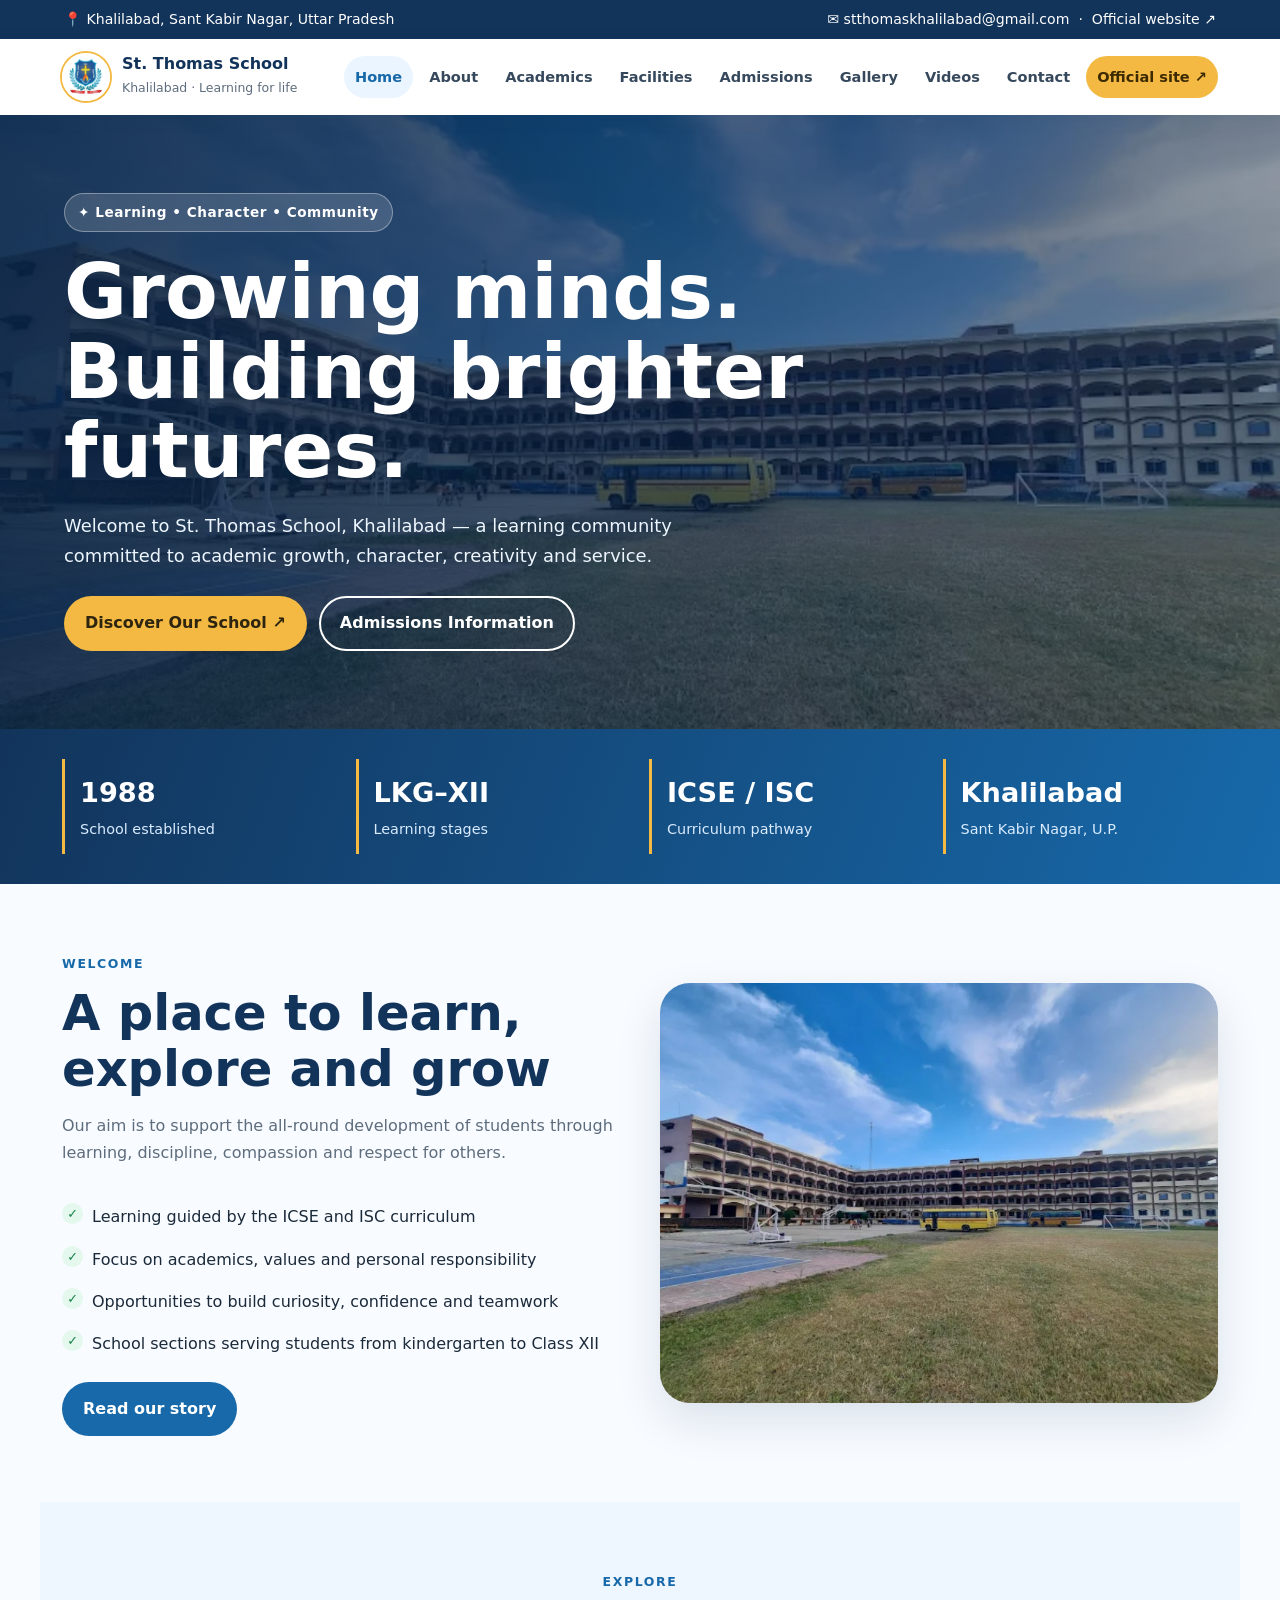
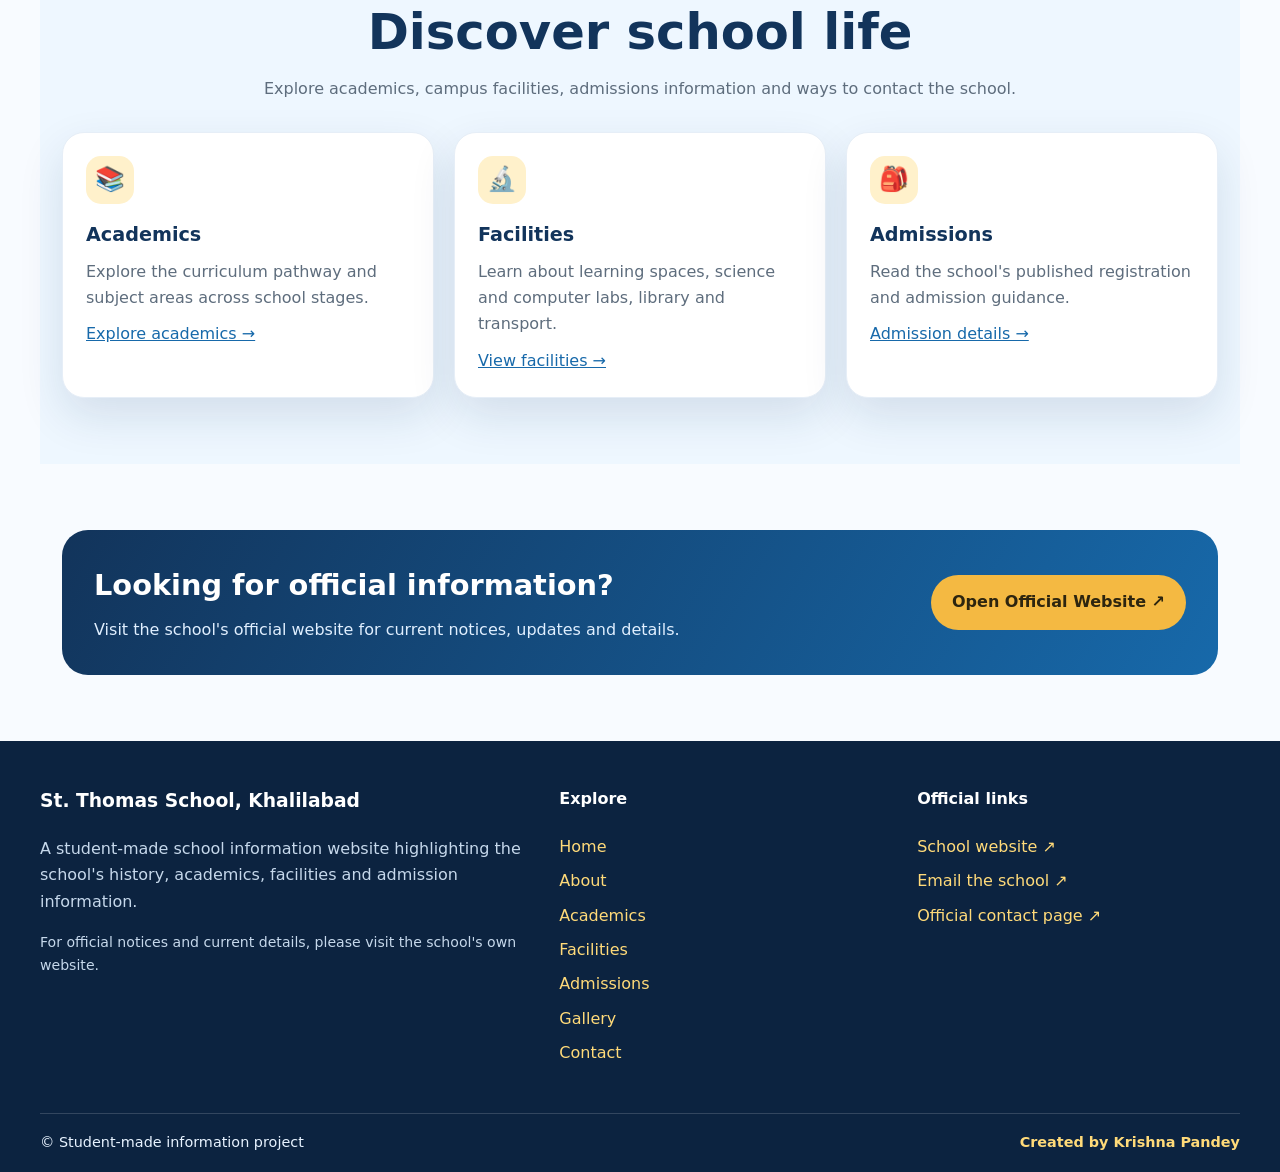
==== commit b0e72716: "Add 'Videos' link to main navigation" ====
--- a/index.html
+++ b/index.html
@@ -12,7 +12,7 @@
 <header class="site-header"><div class="nav-wrap">
 <a class="brand" href="index.html"><img src="school-logo.jpg" alt="School project image"><span><strong>St. Thomas School</strong><small>Khalilabad · Learning for life</small></span></a>
 <button class="menu-toggle" aria-expanded="false" aria-label="Toggle navigation">☰ Menu</button>
-<nav class="nav" aria-label="Main navigation"><a class="active" href="index.html">Home</a><a class="" href="about.html">About</a><a class="" href="academics.html">Academics</a><a class="" href="facilities.html">Facilities</a><a class="" href="admissions.html">Admissions</a><a class="" href="gallery.html">Gallery</a><a class="" href="contact.html">Contact</a><a class="official" href="https://stskhalilabad.in/" target="_blank" rel="noopener">Official site ↗</a></nav>
+<nav class="nav" aria-label="Main navigation"><a class="active" href="index.html">Home</a><a class="" href="about.html">About</a><a class="" href="academics.html">Academics</a><a class="" href="facilities.html">Facilities</a><a class="" href="admissions.html">Admissions</a><a class="" href="gallery.html">Gallery</a><a href="videos.html">Videos</a><a class="" href="contact.html">Contact</a><a class="official" href="https://stskhalilabad.in/" target="_blank" rel="noopener">Official site ↗</a></nav>
 </div></header>
 <main>
 <section class="hero"><div class="hero-inner">
